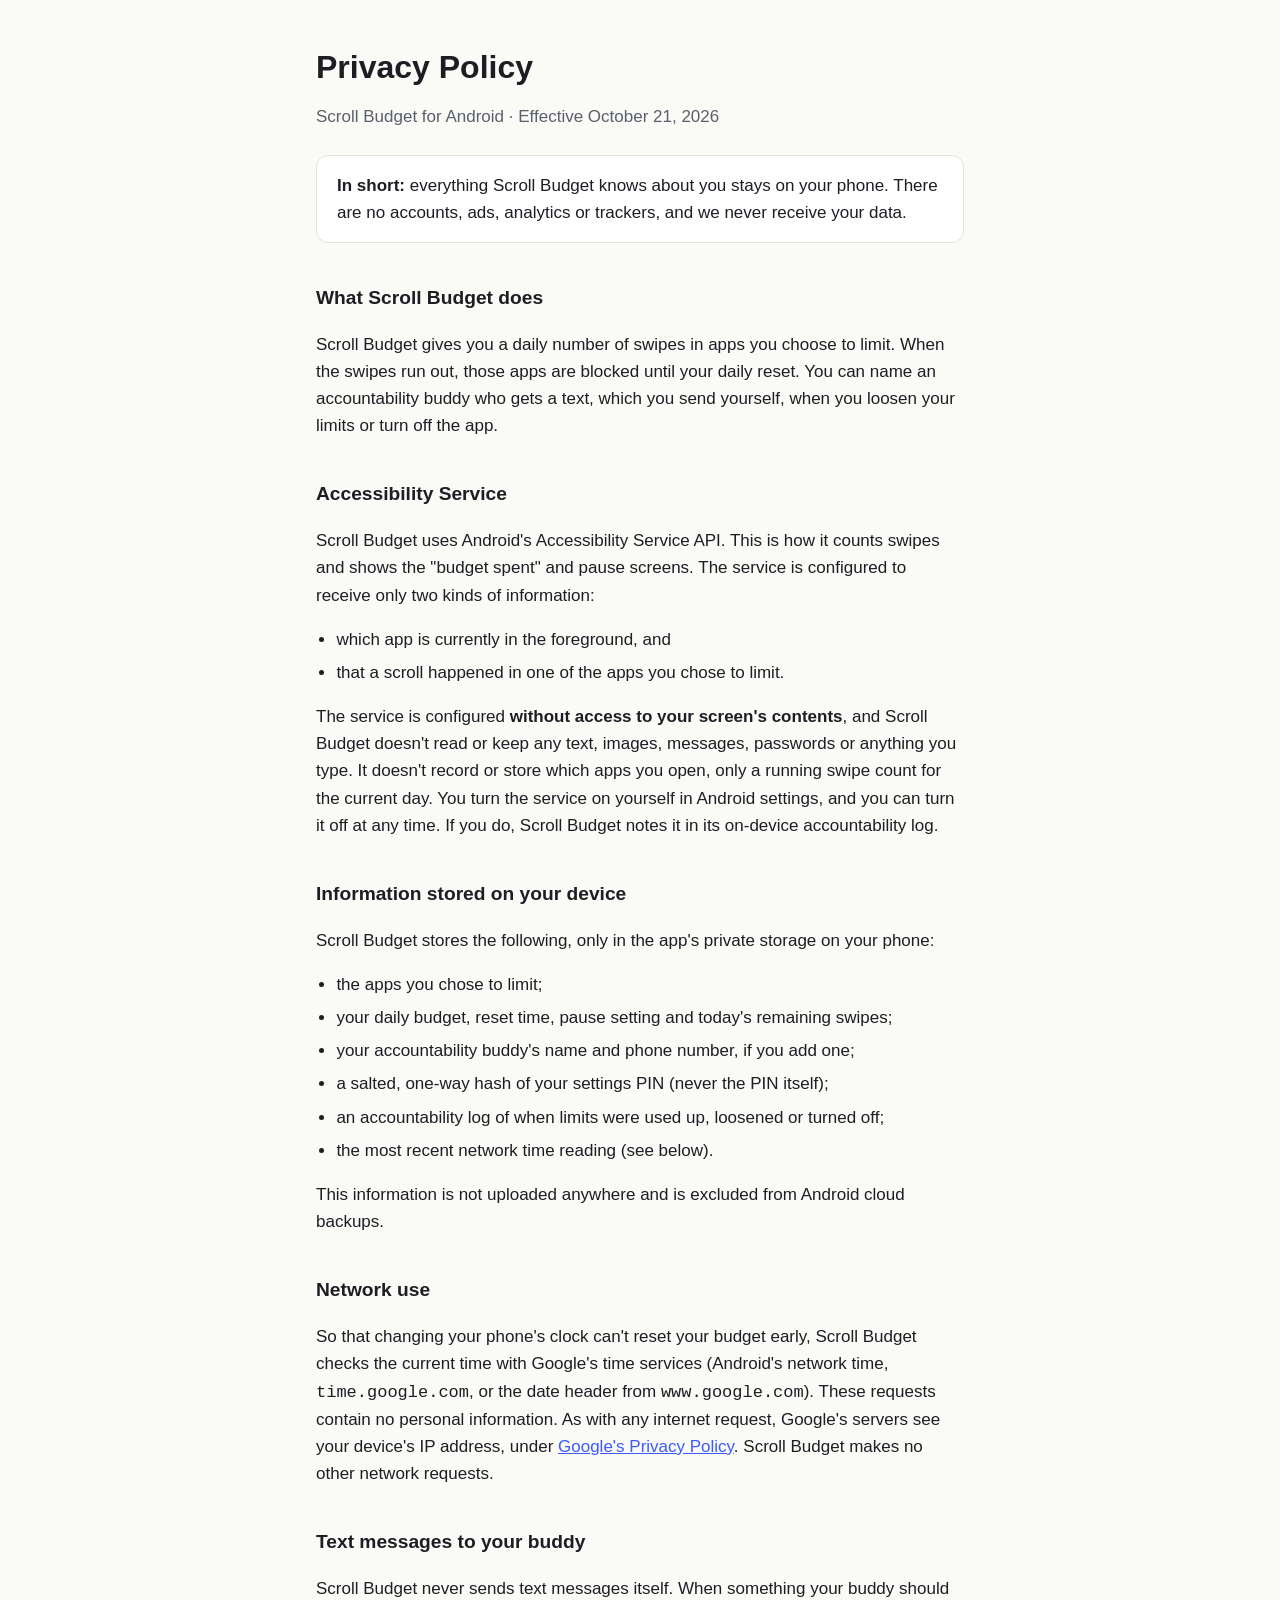
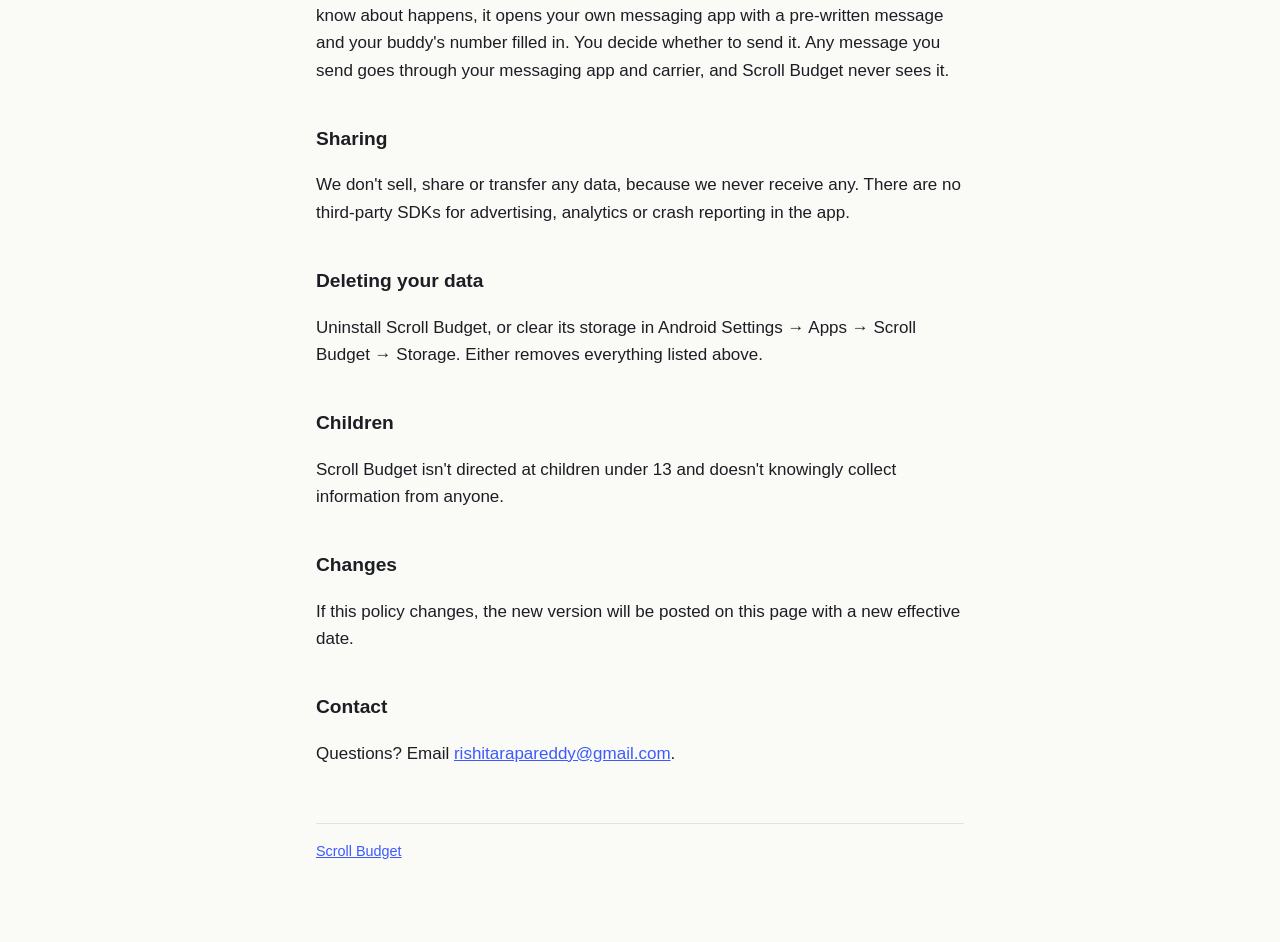
==== privacy.html @ b838909f "Landing page and privacy policy Co-Authored-By: Claude Opus 5.5 <noreply@anthropic.com>" ====
<!doctype html>
<html lang="en">
<head>
  <meta charset="utf-8">
  <meta name="viewport" content="width=device-width, initial-scale=1">
  <title>Scroll Budget Privacy Policy</title>
  <link rel="stylesheet" href="style.css">
</head>
<body>
<main>
  <h1>Privacy Policy</h1>
  <p class="muted">Scroll Budget for Android · Effective October 21, 2026</p>

  <div class="summary">
    <p><strong>In short:</strong> everything Scroll Budget knows about you stays on your phone. There are no accounts, ads, analytics or trackers, and we never receive your data.</p>
  </div>

  <h2>What Scroll Budget does</h2>
  <p>Scroll Budget gives you a daily number of swipes in apps you choose to limit. When the swipes run out, those apps are blocked until your daily reset. You can name an accountability buddy who gets a text, which you send yourself, when you loosen your limits or turn off the app.</p>

  <h2>Accessibility Service</h2>
  <p>Scroll Budget uses Android's Accessibility Service API. This is how it counts swipes and shows the "budget spent" and pause screens. The service is configured to receive only two kinds of information:</p>
  <ul>
    <li>which app is currently in the foreground, and</li>
    <li>that a scroll happened in one of the apps you chose to limit.</li>
  </ul>
  <p>The service is configured <strong>without access to your screen's contents</strong>, and Scroll Budget doesn't read or keep any text, images, messages, passwords or anything you type. It doesn't record or store which apps you open, only a running swipe count for the current day. You turn the service on yourself in Android settings, and you can turn it off at any time. If you do, Scroll Budget notes it in its on-device accountability log.</p>

  <h2>Information stored on your device</h2>
  <p>Scroll Budget stores the following, only in the app's private storage on your phone:</p>
  <ul>
    <li>the apps you chose to limit;</li>
    <li>your daily budget, reset time, pause setting and today's remaining swipes;</li>
    <li>your accountability buddy's name and phone number, if you add one;</li>
    <li>a salted, one-way hash of your settings PIN (never the PIN itself);</li>
    <li>an accountability log of when limits were used up, loosened or turned off;</li>
    <li>the most recent network time reading (see below).</li>
  </ul>
  <p>This information is not uploaded anywhere and is excluded from Android cloud backups.</p>

  <h2>Network use</h2>
  <p>So that changing your phone's clock can't reset your budget early, Scroll Budget checks the current time with Google's time services (Android's network time, <code>time.google.com</code>, or the date header from <code>www.google.com</code>). These requests contain no personal information. As with any internet request, Google's servers see your device's IP address, under <a href="https://policies.google.com/privacy">Google's Privacy Policy</a>. Scroll Budget makes no other network requests.</p>

  <h2>Text messages to your buddy</h2>
  <p>Scroll Budget never sends text messages itself. When something your buddy should know about happens, it opens your own messaging app with a pre-written message and your buddy's number filled in. You decide whether to send it. Any message you send goes through your messaging app and carrier, and Scroll Budget never sees it.</p>

  <h2>Sharing</h2>
  <p>We don't sell, share or transfer any data, because we never receive any. There are no third-party SDKs for advertising, analytics or crash reporting in the app.</p>

  <h2>Deleting your data</h2>
  <p>Uninstall Scroll Budget, or clear its storage in Android Settings → Apps → Scroll Budget → Storage. Either removes everything listed above.</p>

  <h2>Children</h2>
  <p>Scroll Budget isn't directed at children under 13 and doesn't knowingly collect information from anyone.</p>

  <h2>Changes</h2>
  <p>If this policy changes, the new version will be posted on this page with a new effective date.</p>

  <h2>Contact</h2>
  <p>Questions? Email <a href="mailto:rishitarapareddy@gmail.com">rishitarapareddy@gmail.com</a>.</p>

  <footer class="muted"><a href="./">Scroll Budget</a></footer>
</main>
</body>
</html>
---- style.css ----
:root {
  --bg: #fafaf7;
  --text: #1c1e24;
  --muted: #5b5f6b;
  --accent: #3d5afe;
  --rule: #e3e3dc;
  --card: #ffffff;
}
@media (prefers-color-scheme: dark) {
  :root {
    --bg: #121318;
    --text: #eceef3;
    --muted: #a3a8b5;
    --accent: #8c9eff;
    --rule: #2a2d36;
    --card: #1a1c23;
  }
}
* { box-sizing: border-box; }
body {
  margin: 0;
  background: var(--bg);
  color: var(--text);
  font: 17px/1.6 -apple-system, BlinkMacSystemFont, "Segoe UI", Roboto, sans-serif;
}
main { max-width: 680px; margin: 0 auto; padding: 48px 16px 80px; }
h1 { font-size: 2rem; line-height: 1.2; margin: 0 0 8px; }
h2 { font-size: 1.2rem; margin: 40px 0 8px; }
p, li { color: var(--text); }
.muted { color: var(--muted); }
a { color: var(--accent); }
ul { padding-left: 1.2em; }
li { margin: 6px 0; }
.summary {
  background: var(--card);
  border: 1px solid var(--rule);
  border-radius: 12px;
  padding: 16px 20px;
  margin: 24px 0;
}
.summary p { margin: 0; }
footer { margin-top: 56px; padding-top: 16px; border-top: 1px solid var(--rule); font-size: 0.9rem; }
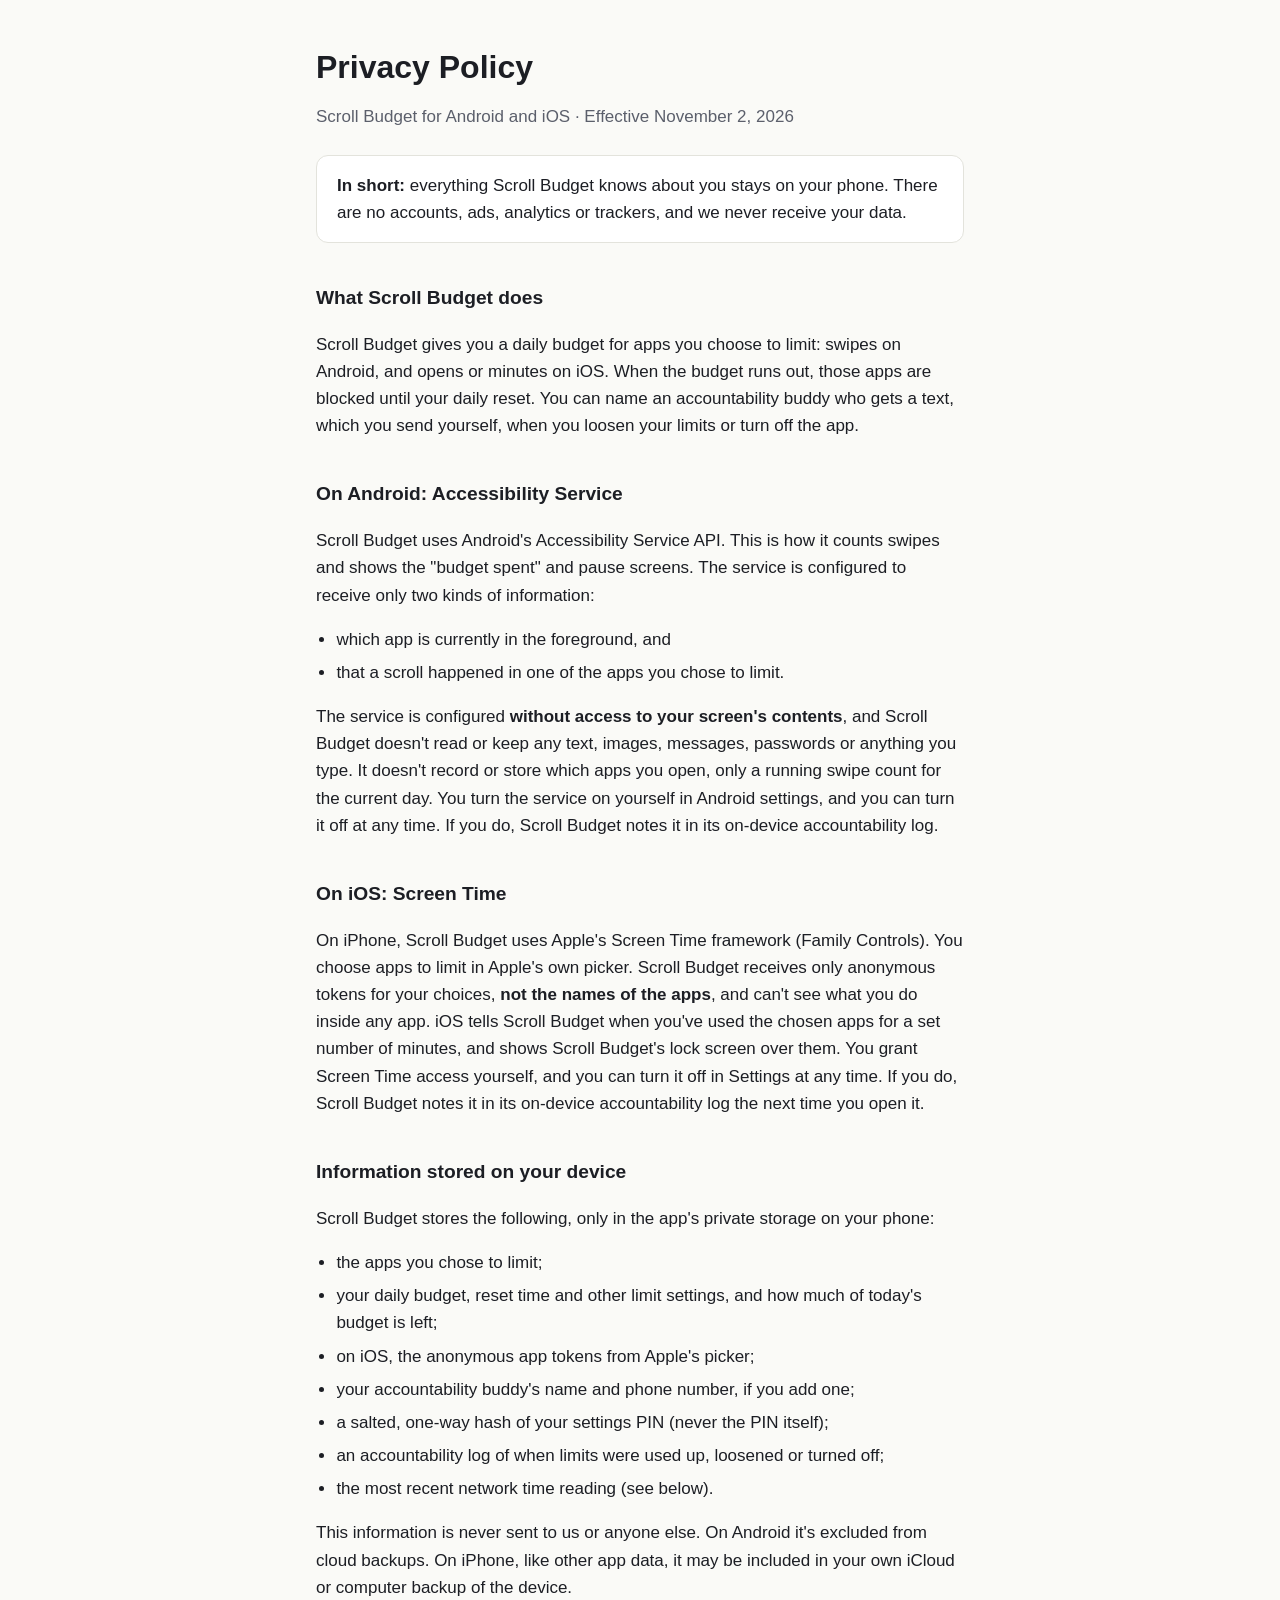
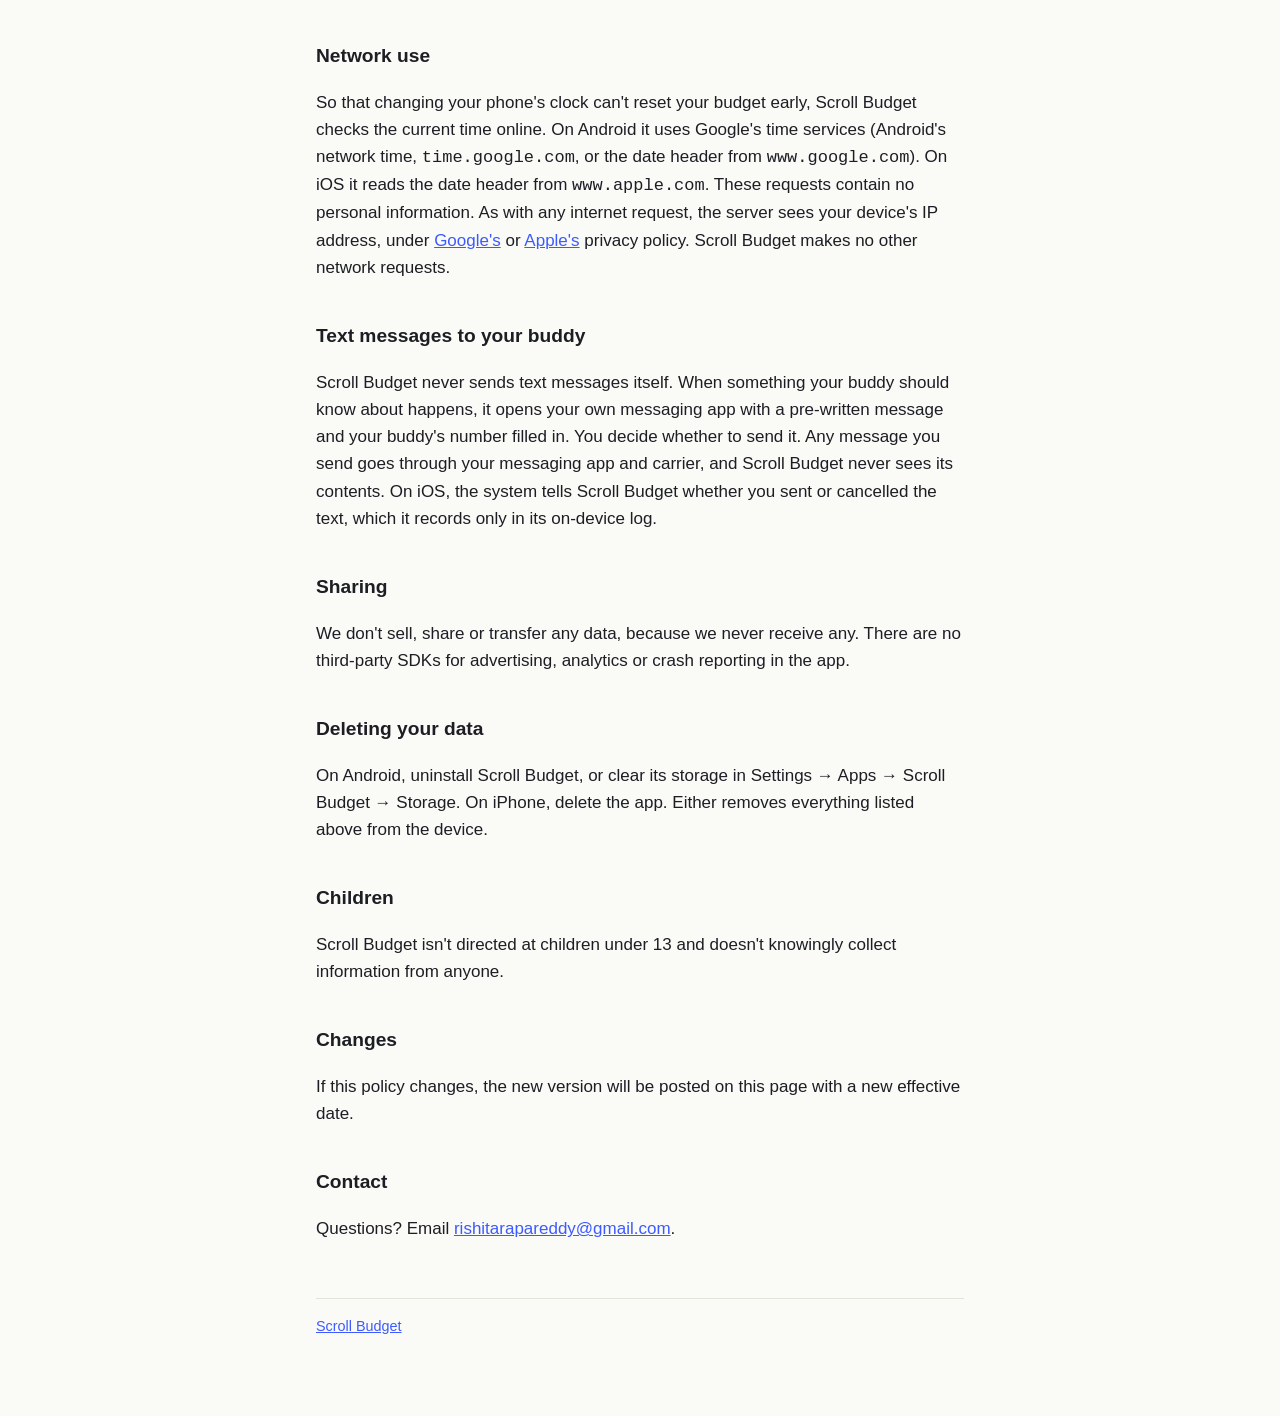
==== commit 32a41e83: "Privacy policy: cover the iOS app (Screen Time, apple.com time check, backups) Co-Authored-By: Claud" ====
--- a/privacy.html
+++ b/privacy.html
@@ -9,16 +9,16 @@
 <body>
 <main>
   <h1>Privacy Policy</h1>
-  <p class="muted">Scroll Budget for Android · Effective October 21, 2026</p>
+  <p class="muted">Scroll Budget for Android and iOS · Effective November 2, 2026</p>
 
   <div class="summary">
     <p><strong>In short:</strong> everything Scroll Budget knows about you stays on your phone. There are no accounts, ads, analytics or trackers, and we never receive your data.</p>
   </div>
 
   <h2>What Scroll Budget does</h2>
-  <p>Scroll Budget gives you a daily number of swipes in apps you choose to limit. When the swipes run out, those apps are blocked until your daily reset. You can name an accountability buddy who gets a text, which you send yourself, when you loosen your limits or turn off the app.</p>
+  <p>Scroll Budget gives you a daily budget for apps you choose to limit: swipes on Android, and opens or minutes on iOS. When the budget runs out, those apps are blocked until your daily reset. You can name an accountability buddy who gets a text, which you send yourself, when you loosen your limits or turn off the app.</p>
 
-  <h2>Accessibility Service</h2>
+  <h2>On Android: Accessibility Service</h2>
   <p>Scroll Budget uses Android's Accessibility Service API. This is how it counts swipes and shows the "budget spent" and pause screens. The service is configured to receive only two kinds of information:</p>
   <ul>
     <li>which app is currently in the foreground, and</li>
@@ -26,29 +26,33 @@
   </ul>
   <p>The service is configured <strong>without access to your screen's contents</strong>, and Scroll Budget doesn't read or keep any text, images, messages, passwords or anything you type. It doesn't record or store which apps you open, only a running swipe count for the current day. You turn the service on yourself in Android settings, and you can turn it off at any time. If you do, Scroll Budget notes it in its on-device accountability log.</p>
 
+  <h2>On iOS: Screen Time</h2>
+  <p>On iPhone, Scroll Budget uses Apple's Screen Time framework (Family Controls). You choose apps to limit in Apple's own picker. Scroll Budget receives only anonymous tokens for your choices, <strong>not the names of the apps</strong>, and can't see what you do inside any app. iOS tells Scroll Budget when you've used the chosen apps for a set number of minutes, and shows Scroll Budget's lock screen over them. You grant Screen Time access yourself, and you can turn it off in Settings at any time. If you do, Scroll Budget notes it in its on-device accountability log the next time you open it.</p>
+
   <h2>Information stored on your device</h2>
   <p>Scroll Budget stores the following, only in the app's private storage on your phone:</p>
   <ul>
     <li>the apps you chose to limit;</li>
-    <li>your daily budget, reset time, pause setting and today's remaining swipes;</li>
+    <li>your daily budget, reset time and other limit settings, and how much of today's budget is left;</li>
+    <li>on iOS, the anonymous app tokens from Apple's picker;</li>
     <li>your accountability buddy's name and phone number, if you add one;</li>
     <li>a salted, one-way hash of your settings PIN (never the PIN itself);</li>
     <li>an accountability log of when limits were used up, loosened or turned off;</li>
     <li>the most recent network time reading (see below).</li>
   </ul>
-  <p>This information is not uploaded anywhere and is excluded from Android cloud backups.</p>
+  <p>This information is never sent to us or anyone else. On Android it's excluded from cloud backups. On iPhone, like other app data, it may be included in your own iCloud or computer backup of the device.</p>
 
   <h2>Network use</h2>
-  <p>So that changing your phone's clock can't reset your budget early, Scroll Budget checks the current time with Google's time services (Android's network time, <code>time.google.com</code>, or the date header from <code>www.google.com</code>). These requests contain no personal information. As with any internet request, Google's servers see your device's IP address, under <a href="https://policies.google.com/privacy">Google's Privacy Policy</a>. Scroll Budget makes no other network requests.</p>
+  <p>So that changing your phone's clock can't reset your budget early, Scroll Budget checks the current time online. On Android it uses Google's time services (Android's network time, <code>time.google.com</code>, or the date header from <code>www.google.com</code>). On iOS it reads the date header from <code>www.apple.com</code>. These requests contain no personal information. As with any internet request, the server sees your device's IP address, under <a href="https://policies.google.com/privacy">Google's</a> or <a href="https://www.apple.com/legal/privacy/">Apple's</a> privacy policy. Scroll Budget makes no other network requests.</p>
 
   <h2>Text messages to your buddy</h2>
-  <p>Scroll Budget never sends text messages itself. When something your buddy should know about happens, it opens your own messaging app with a pre-written message and your buddy's number filled in. You decide whether to send it. Any message you send goes through your messaging app and carrier, and Scroll Budget never sees it.</p>
+  <p>Scroll Budget never sends text messages itself. When something your buddy should know about happens, it opens your own messaging app with a pre-written message and your buddy's number filled in. You decide whether to send it. Any message you send goes through your messaging app and carrier, and Scroll Budget never sees its contents. On iOS, the system tells Scroll Budget whether you sent or cancelled the text, which it records only in its on-device log.</p>
 
   <h2>Sharing</h2>
   <p>We don't sell, share or transfer any data, because we never receive any. There are no third-party SDKs for advertising, analytics or crash reporting in the app.</p>
 
   <h2>Deleting your data</h2>
-  <p>Uninstall Scroll Budget, or clear its storage in Android Settings → Apps → Scroll Budget → Storage. Either removes everything listed above.</p>
+  <p>On Android, uninstall Scroll Budget, or clear its storage in Settings → Apps → Scroll Budget → Storage. On iPhone, delete the app. Either removes everything listed above from the device.</p>
 
   <h2>Children</h2>
   <p>Scroll Budget isn't directed at children under 13 and doesn't knowingly collect information from anyone.</p>
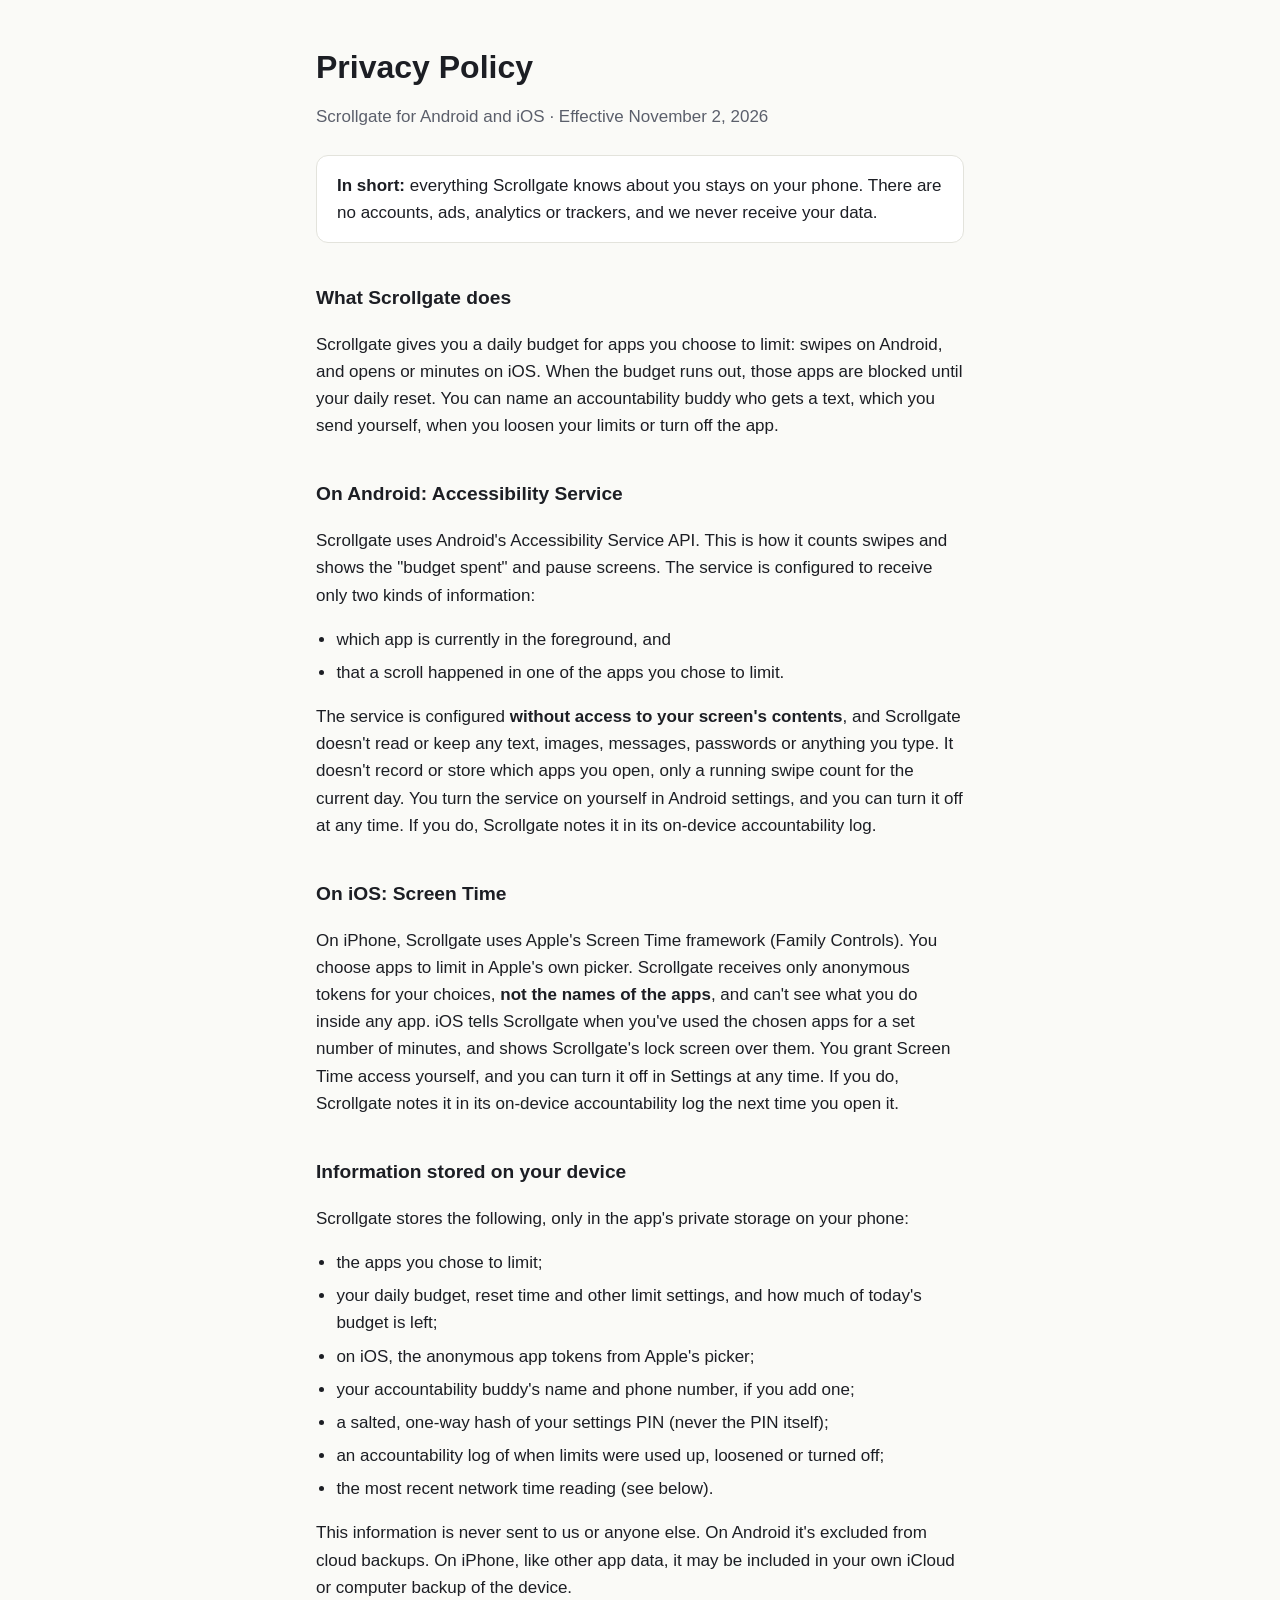
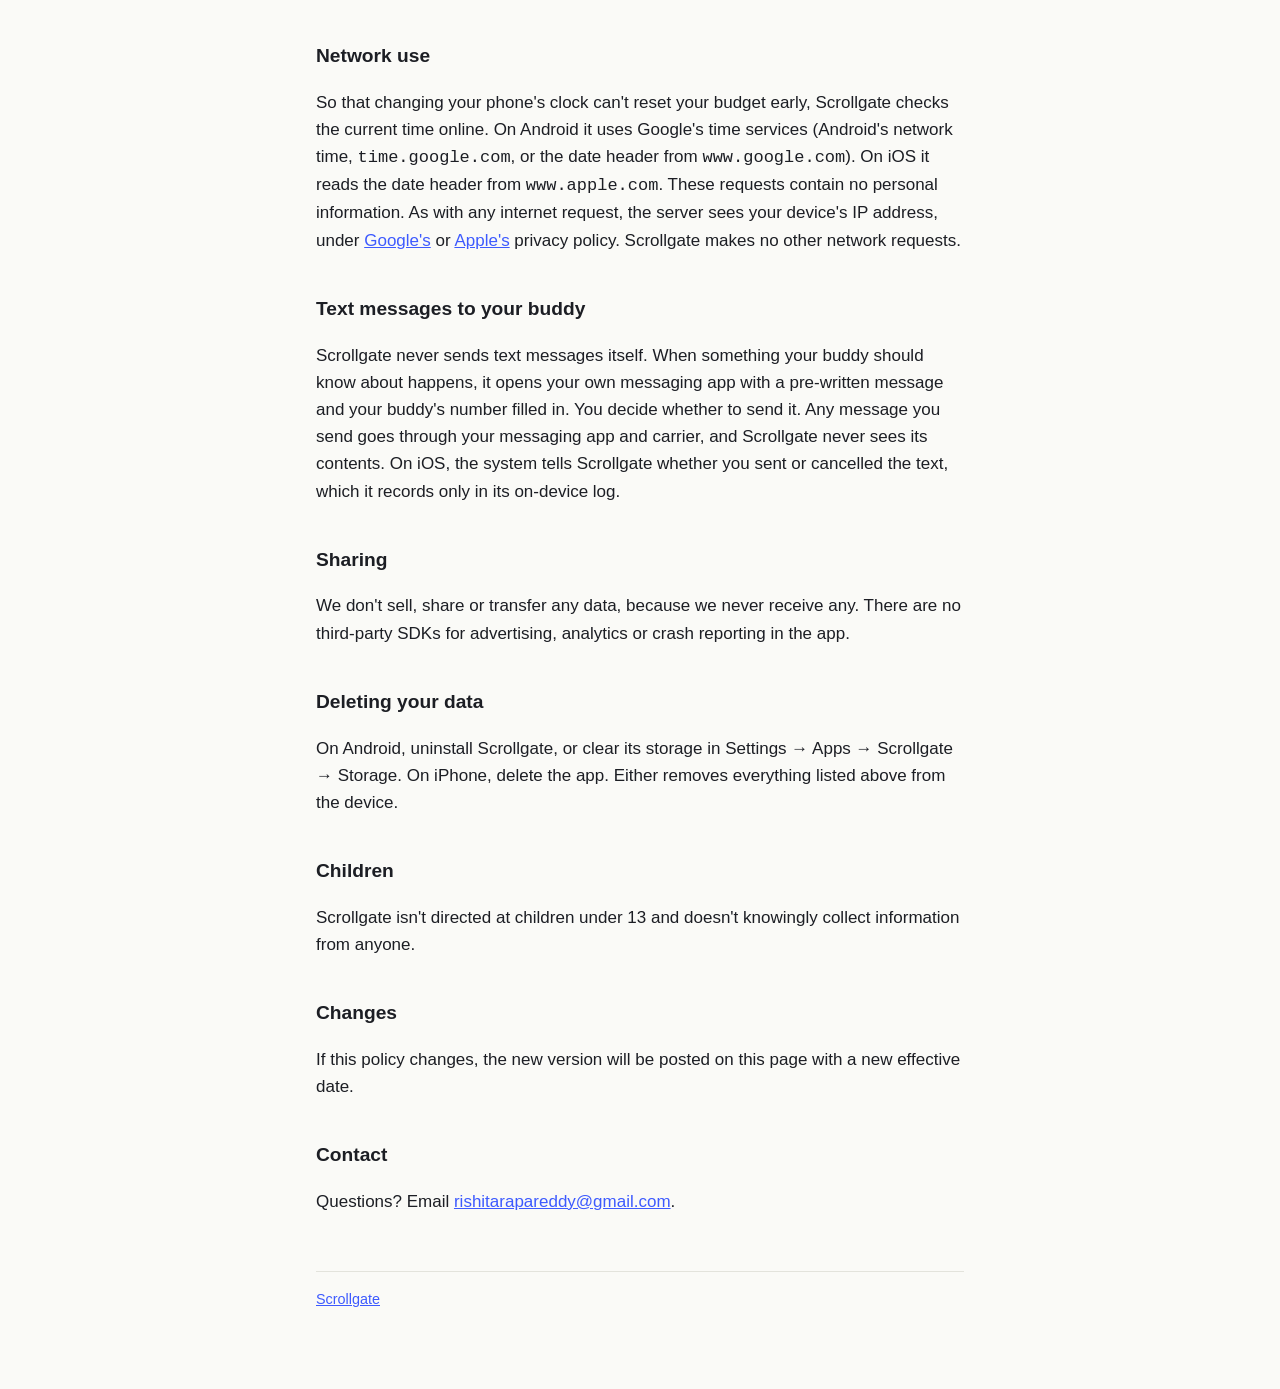
==== commit e5049995: "Rename to Scrollgate Co-Authored-By: Claude Opus 5.5 <noreply@anthropic.com>" ====
--- a/privacy.html
+++ b/privacy.html
@@ -3,34 +3,34 @@
 <head>
   <meta charset="utf-8">
   <meta name="viewport" content="width=device-width, initial-scale=1">
-  <title>Scroll Budget Privacy Policy</title>
+  <title>Scrollgate Privacy Policy</title>
   <link rel="stylesheet" href="style.css">
 </head>
 <body>
 <main>
   <h1>Privacy Policy</h1>
-  <p class="muted">Scroll Budget for Android and iOS · Effective November 2, 2026</p>
+  <p class="muted">Scrollgate for Android and iOS · Effective November 2, 2026</p>
 
   <div class="summary">
-    <p><strong>In short:</strong> everything Scroll Budget knows about you stays on your phone. There are no accounts, ads, analytics or trackers, and we never receive your data.</p>
+    <p><strong>In short:</strong> everything Scrollgate knows about you stays on your phone. There are no accounts, ads, analytics or trackers, and we never receive your data.</p>
   </div>
 
-  <h2>What Scroll Budget does</h2>
-  <p>Scroll Budget gives you a daily budget for apps you choose to limit: swipes on Android, and opens or minutes on iOS. When the budget runs out, those apps are blocked until your daily reset. You can name an accountability buddy who gets a text, which you send yourself, when you loosen your limits or turn off the app.</p>
+  <h2>What Scrollgate does</h2>
+  <p>Scrollgate gives you a daily budget for apps you choose to limit: swipes on Android, and opens or minutes on iOS. When the budget runs out, those apps are blocked until your daily reset. You can name an accountability buddy who gets a text, which you send yourself, when you loosen your limits or turn off the app.</p>
 
   <h2>On Android: Accessibility Service</h2>
-  <p>Scroll Budget uses Android's Accessibility Service API. This is how it counts swipes and shows the "budget spent" and pause screens. The service is configured to receive only two kinds of information:</p>
+  <p>Scrollgate uses Android's Accessibility Service API. This is how it counts swipes and shows the "budget spent" and pause screens. The service is configured to receive only two kinds of information:</p>
   <ul>
     <li>which app is currently in the foreground, and</li>
     <li>that a scroll happened in one of the apps you chose to limit.</li>
   </ul>
-  <p>The service is configured <strong>without access to your screen's contents</strong>, and Scroll Budget doesn't read or keep any text, images, messages, passwords or anything you type. It doesn't record or store which apps you open, only a running swipe count for the current day. You turn the service on yourself in Android settings, and you can turn it off at any time. If you do, Scroll Budget notes it in its on-device accountability log.</p>
+  <p>The service is configured <strong>without access to your screen's contents</strong>, and Scrollgate doesn't read or keep any text, images, messages, passwords or anything you type. It doesn't record or store which apps you open, only a running swipe count for the current day. You turn the service on yourself in Android settings, and you can turn it off at any time. If you do, Scrollgate notes it in its on-device accountability log.</p>
 
   <h2>On iOS: Screen Time</h2>
-  <p>On iPhone, Scroll Budget uses Apple's Screen Time framework (Family Controls). You choose apps to limit in Apple's own picker. Scroll Budget receives only anonymous tokens for your choices, <strong>not the names of the apps</strong>, and can't see what you do inside any app. iOS tells Scroll Budget when you've used the chosen apps for a set number of minutes, and shows Scroll Budget's lock screen over them. You grant Screen Time access yourself, and you can turn it off in Settings at any time. If you do, Scroll Budget notes it in its on-device accountability log the next time you open it.</p>
+  <p>On iPhone, Scrollgate uses Apple's Screen Time framework (Family Controls). You choose apps to limit in Apple's own picker. Scrollgate receives only anonymous tokens for your choices, <strong>not the names of the apps</strong>, and can't see what you do inside any app. iOS tells Scrollgate when you've used the chosen apps for a set number of minutes, and shows Scrollgate's lock screen over them. You grant Screen Time access yourself, and you can turn it off in Settings at any time. If you do, Scrollgate notes it in its on-device accountability log the next time you open it.</p>
 
   <h2>Information stored on your device</h2>
-  <p>Scroll Budget stores the following, only in the app's private storage on your phone:</p>
+  <p>Scrollgate stores the following, only in the app's private storage on your phone:</p>
   <ul>
     <li>the apps you chose to limit;</li>
     <li>your daily budget, reset time and other limit settings, and how much of today's budget is left;</li>
@@ -43,19 +43,19 @@
   <p>This information is never sent to us or anyone else. On Android it's excluded from cloud backups. On iPhone, like other app data, it may be included in your own iCloud or computer backup of the device.</p>
 
   <h2>Network use</h2>
-  <p>So that changing your phone's clock can't reset your budget early, Scroll Budget checks the current time online. On Android it uses Google's time services (Android's network time, <code>time.google.com</code>, or the date header from <code>www.google.com</code>). On iOS it reads the date header from <code>www.apple.com</code>. These requests contain no personal information. As with any internet request, the server sees your device's IP address, under <a href="https://policies.google.com/privacy">Google's</a> or <a href="https://www.apple.com/legal/privacy/">Apple's</a> privacy policy. Scroll Budget makes no other network requests.</p>
+  <p>So that changing your phone's clock can't reset your budget early, Scrollgate checks the current time online. On Android it uses Google's time services (Android's network time, <code>time.google.com</code>, or the date header from <code>www.google.com</code>). On iOS it reads the date header from <code>www.apple.com</code>. These requests contain no personal information. As with any internet request, the server sees your device's IP address, under <a href="https://policies.google.com/privacy">Google's</a> or <a href="https://www.apple.com/legal/privacy/">Apple's</a> privacy policy. Scrollgate makes no other network requests.</p>
 
   <h2>Text messages to your buddy</h2>
-  <p>Scroll Budget never sends text messages itself. When something your buddy should know about happens, it opens your own messaging app with a pre-written message and your buddy's number filled in. You decide whether to send it. Any message you send goes through your messaging app and carrier, and Scroll Budget never sees its contents. On iOS, the system tells Scroll Budget whether you sent or cancelled the text, which it records only in its on-device log.</p>
+  <p>Scrollgate never sends text messages itself. When something your buddy should know about happens, it opens your own messaging app with a pre-written message and your buddy's number filled in. You decide whether to send it. Any message you send goes through your messaging app and carrier, and Scrollgate never sees its contents. On iOS, the system tells Scrollgate whether you sent or cancelled the text, which it records only in its on-device log.</p>
 
   <h2>Sharing</h2>
   <p>We don't sell, share or transfer any data, because we never receive any. There are no third-party SDKs for advertising, analytics or crash reporting in the app.</p>
 
   <h2>Deleting your data</h2>
-  <p>On Android, uninstall Scroll Budget, or clear its storage in Settings → Apps → Scroll Budget → Storage. On iPhone, delete the app. Either removes everything listed above from the device.</p>
+  <p>On Android, uninstall Scrollgate, or clear its storage in Settings → Apps → Scrollgate → Storage. On iPhone, delete the app. Either removes everything listed above from the device.</p>
 
   <h2>Children</h2>
-  <p>Scroll Budget isn't directed at children under 13 and doesn't knowingly collect information from anyone.</p>
+  <p>Scrollgate isn't directed at children under 13 and doesn't knowingly collect information from anyone.</p>
 
   <h2>Changes</h2>
   <p>If this policy changes, the new version will be posted on this page with a new effective date.</p>
@@ -63,7 +63,7 @@
   <h2>Contact</h2>
   <p>Questions? Email <a href="mailto:rishitarapareddy@gmail.com">rishitarapareddy@gmail.com</a>.</p>
 
-  <footer class="muted"><a href="./">Scroll Budget</a></footer>
+  <footer class="muted"><a href="./">Scrollgate</a></footer>
 </main>
 </body>
 </html>
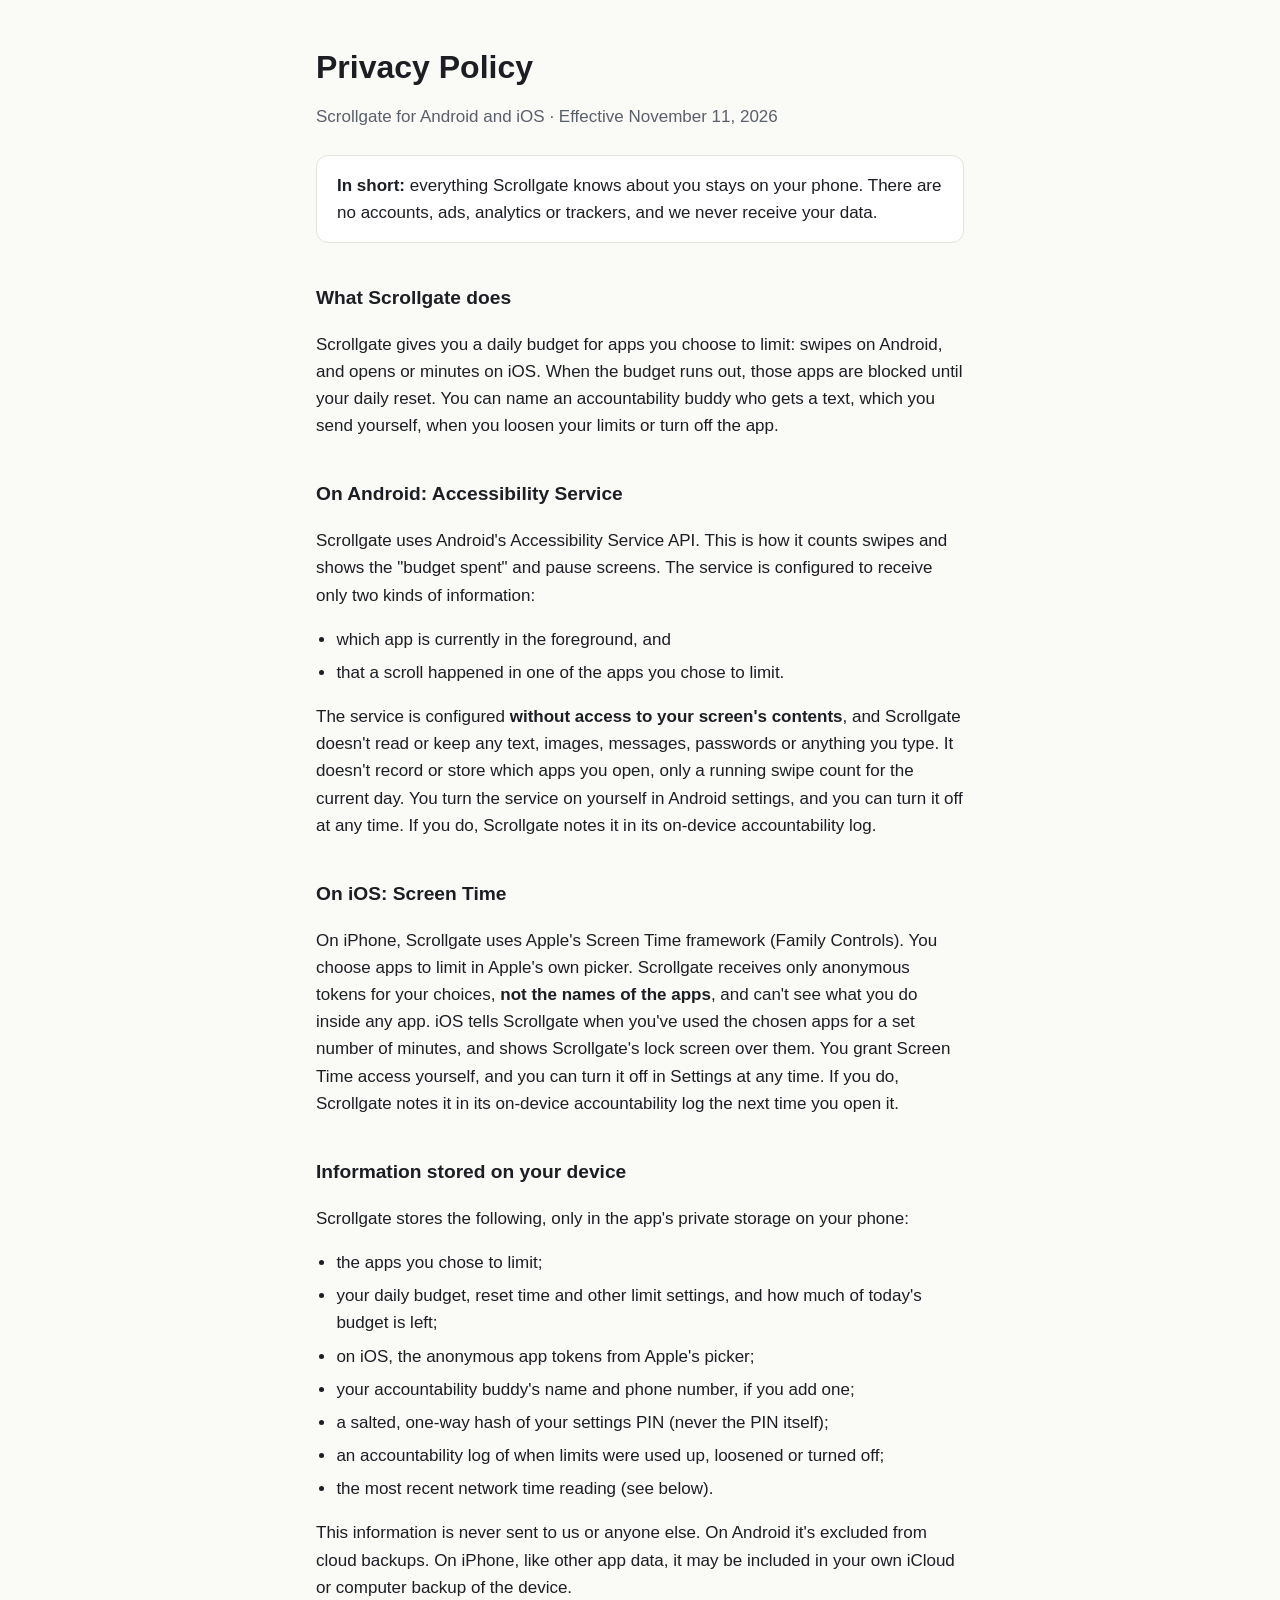
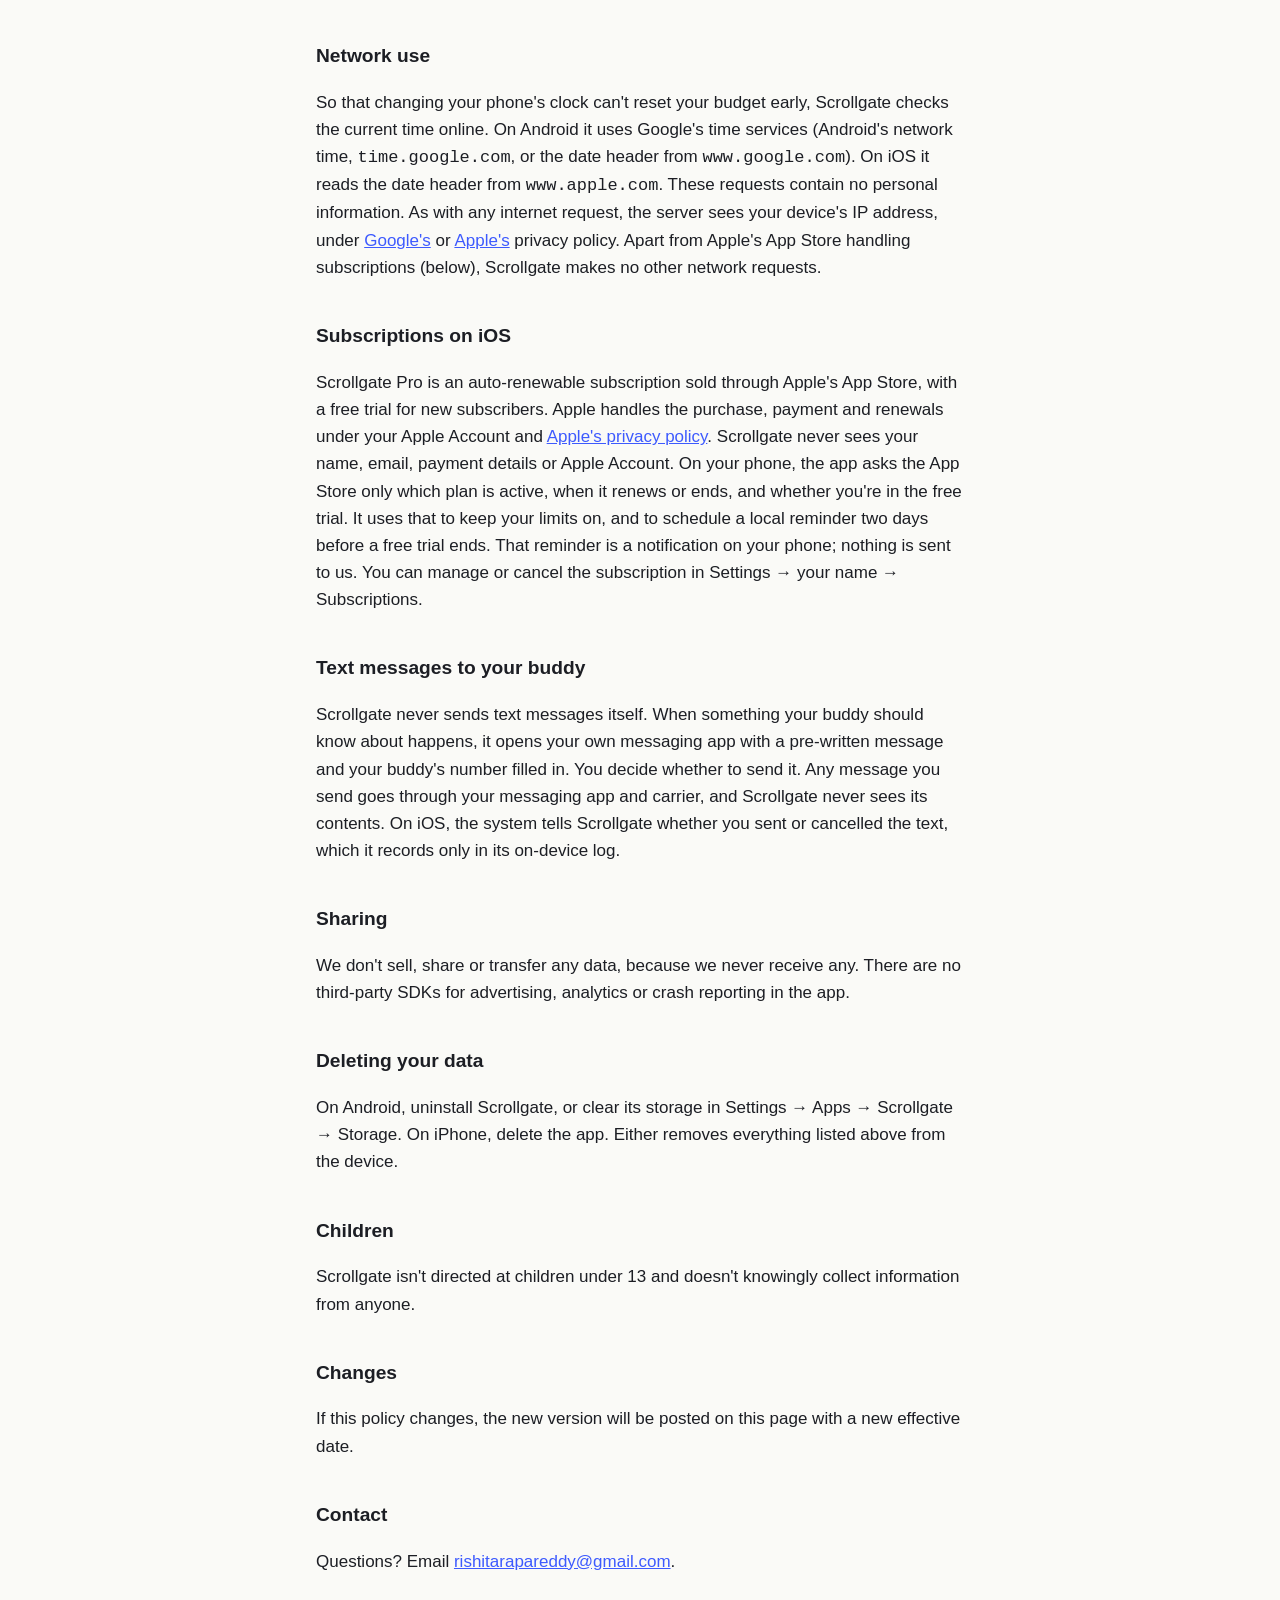
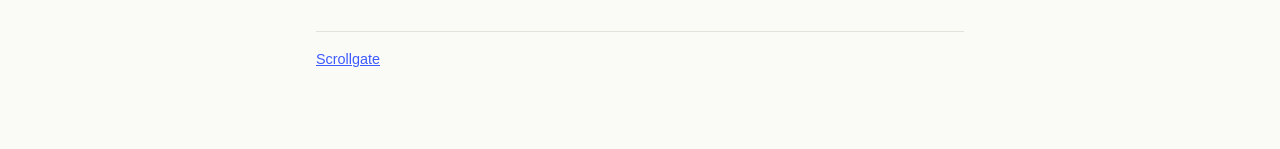
==== commit 160247cf: "Privacy policy: cover the iOS subscription and trial reminder Co-Authored-By: Claude Opus 5.5 <norep" ====
--- a/privacy.html
+++ b/privacy.html
@@ -9,7 +9,7 @@
 <body>
 <main>
   <h1>Privacy Policy</h1>
-  <p class="muted">Scrollgate for Android and iOS · Effective November 2, 2026</p>
+  <p class="muted">Scrollgate for Android and iOS · Effective November 11, 2026</p>
 
   <div class="summary">
     <p><strong>In short:</strong> everything Scrollgate knows about you stays on your phone. There are no accounts, ads, analytics or trackers, and we never receive your data.</p>
@@ -43,7 +43,10 @@
   <p>This information is never sent to us or anyone else. On Android it's excluded from cloud backups. On iPhone, like other app data, it may be included in your own iCloud or computer backup of the device.</p>
 
   <h2>Network use</h2>
-  <p>So that changing your phone's clock can't reset your budget early, Scrollgate checks the current time online. On Android it uses Google's time services (Android's network time, <code>time.google.com</code>, or the date header from <code>www.google.com</code>). On iOS it reads the date header from <code>www.apple.com</code>. These requests contain no personal information. As with any internet request, the server sees your device's IP address, under <a href="https://policies.google.com/privacy">Google's</a> or <a href="https://www.apple.com/legal/privacy/">Apple's</a> privacy policy. Scrollgate makes no other network requests.</p>
+  <p>So that changing your phone's clock can't reset your budget early, Scrollgate checks the current time online. On Android it uses Google's time services (Android's network time, <code>time.google.com</code>, or the date header from <code>www.google.com</code>). On iOS it reads the date header from <code>www.apple.com</code>. These requests contain no personal information. As with any internet request, the server sees your device's IP address, under <a href="https://policies.google.com/privacy">Google's</a> or <a href="https://www.apple.com/legal/privacy/">Apple's</a> privacy policy. Apart from Apple's App Store handling subscriptions (below), Scrollgate makes no other network requests.</p>
+
+  <h2>Subscriptions on iOS</h2>
+  <p>Scrollgate Pro is an auto-renewable subscription sold through Apple's App Store, with a free trial for new subscribers. Apple handles the purchase, payment and renewals under your Apple Account and <a href="https://www.apple.com/legal/privacy/">Apple's privacy policy</a>. Scrollgate never sees your name, email, payment details or Apple Account. On your phone, the app asks the App Store only which plan is active, when it renews or ends, and whether you're in the free trial. It uses that to keep your limits on, and to schedule a local reminder two days before a free trial ends. That reminder is a notification on your phone; nothing is sent to us. You can manage or cancel the subscription in Settings → your name → Subscriptions.</p>
 
   <h2>Text messages to your buddy</h2>
   <p>Scrollgate never sends text messages itself. When something your buddy should know about happens, it opens your own messaging app with a pre-written message and your buddy's number filled in. You decide whether to send it. Any message you send goes through your messaging app and carrier, and Scrollgate never sees its contents. On iOS, the system tells Scrollgate whether you sent or cancelled the text, which it records only in its on-device log.</p>
